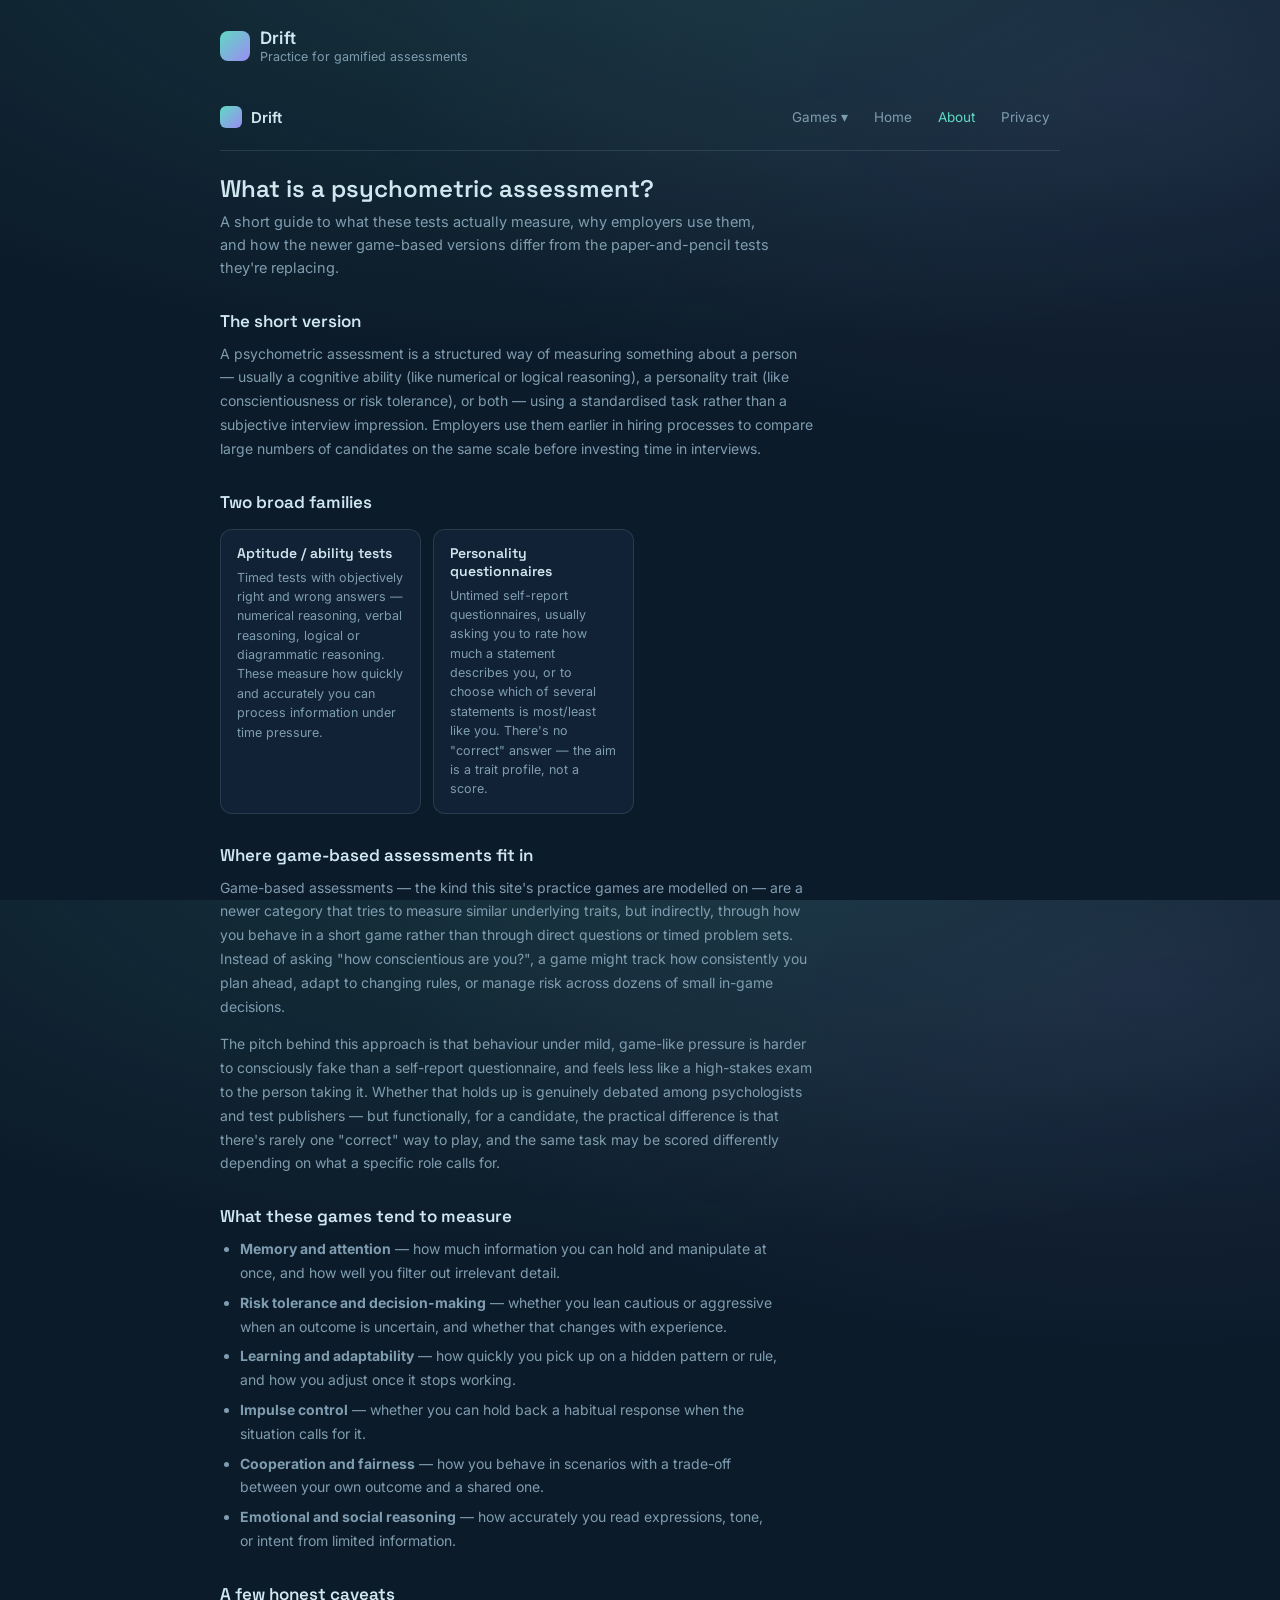
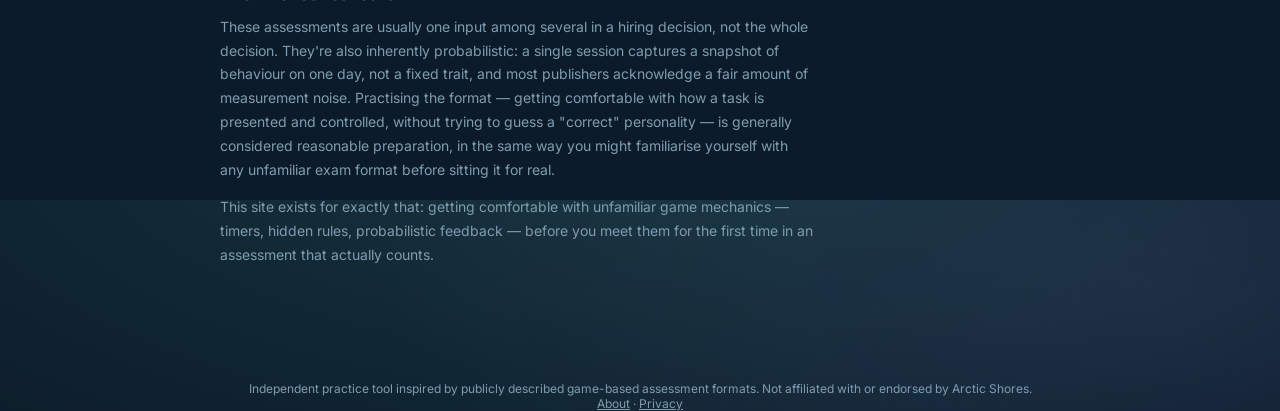
==== about.html @ b3be013d "files uploaded 20.09.2026 00:29" ====
<!DOCTYPE html>
<html lang="en">
<head>
<meta charset="UTF-8">
<meta name="viewport" content="width=device-width, initial-scale=1.0">
<title>What psychometric assessments are — Drift</title>
<meta name="description" content="A plain-language guide to game-based psychometric assessments: what they measure, why employers use them, and how they differ from traditional aptitude tests.">
<link rel="canonical" href="https://YOURUSERNAME.github.io/YOURREPO/about.html">
<link rel="icon" type="image/svg+xml" href="favicon.svg">
<meta name="theme-color" content="#5fd9c4">
<meta property="og:type" content="article">
<meta property="og:title" content="What psychometric assessments are — Drift">
<meta property="og:description" content="A plain-language guide to game-based psychometric assessments: what they measure and why employers use them.">
<meta property="og:url" content="https://YOURUSERNAME.github.io/YOURREPO/about.html">
<meta name="twitter:card" content="summary">
<link rel="preconnect" href="https://fonts.googleapis.com">
<link href="https://fonts.googleapis.com/css2?family=Space+Grotesk:wght@400;500;600;700&family=Inter:wght@400;500;600&family=JetBrains+Mono:wght@400;500&display=swap" rel="stylesheet">
<!-- AdSense: once your site is approved, uncomment this line and put your
     publisher ID in the data-ad-client attribute (find it in AdSense >
     Account > Settings). Leave it commented out until then. -->
<!-- <script async src="https://pagead2.googlesyndication.com/pagead/js/adsbygoogle.js?client=ca-pub-XXXXXXXXXXXXXXXX" crossorigin="anonymous"></script> -->
<link rel="stylesheet" href="styles.css">
</head>
<body>
<div class="app">

  <div class="topbar">
    <div class="brand">
      <div class="mark"></div>
      <div>
        <div class="brand-name">Drift</div>
        <div class="brand-sub">Practice for gamified assessments</div>
      </div>
    </div>
  </div>

  <nav class="site-nav">
    <a class="nav-brand" href="index.html"><span class="mark"></span> Drift</a>
    <div class="nav-links">
      <div class="nav-dropdown">
        <button class="nav-dropbtn" id="gamesDropBtn" type="button">Games ▾</button>
        <div class="nav-dropmenu" id="gamesDropMenu">
          <a href="index.html#sequence">Sequence</a>
          <a href="index.html#direction">Direction</a>
          <a href="index.html#team">Team</a>
          <a href="index.html#ticket">Ticket</a>
          <a href="index.html#balloon">Preparation</a>
          <a href="index.html#expression">Expression</a>
          <a href="index.html#lock">Security</a>
          <a href="index.html#patterns">Patterns</a>
          <a href="index.html#energy">Energy</a>
          <a href="index.html#analysis">Analysis</a>
          <a href="index.html#weather">Weather</a>
        </div>
      </div>
      <a class="nav-link" href="index.html">Home</a>
      <a class="nav-link current" href="about.html">About</a>
      <a class="nav-link" href="privacy.html">Privacy</a>
    </div>
  </nav>

  <div class="content-page">
    <h1>What is a psychometric assessment?</h1>
    <p class="lede">A short guide to what these tests actually measure, why employers use them, and how the newer game-based versions differ from the paper-and-pencil tests they're replacing.</p>

    <h2>The short version</h2>
    <p>A psychometric assessment is a structured way of measuring something about a person — usually a cognitive ability (like numerical or logical reasoning), a personality trait (like conscientiousness or risk tolerance), or both — using a standardised task rather than a subjective interview impression. Employers use them earlier in hiring processes to compare large numbers of candidates on the same scale before investing time in interviews.</p>

    <h2>Two broad families</h2>
    <div class="trait-grid">
      <div class="trait-card">
        <h3>Aptitude / ability tests</h3>
        <p>Timed tests with objectively right and wrong answers — numerical reasoning, verbal reasoning, logical or diagrammatic reasoning. These measure how quickly and accurately you can process information under time pressure.</p>
      </div>
      <div class="trait-card">
        <h3>Personality questionnaires</h3>
        <p>Untimed self-report questionnaires, usually asking you to rate how much a statement describes you, or to choose which of several statements is most/least like you. There's no "correct" answer — the aim is a trait profile, not a score.</p>
      </div>
    </div>

    <h2>Where game-based assessments fit in</h2>
    <p>Game-based assessments — the kind this site's practice games are modelled on — are a newer category that tries to measure similar underlying traits, but indirectly, through how you behave in a short game rather than through direct questions or timed problem sets. Instead of asking "how conscientious are you?", a game might track how consistently you plan ahead, adapt to changing rules, or manage risk across dozens of small in-game decisions.</p>
    <p>The pitch behind this approach is that behaviour under mild, game-like pressure is harder to consciously fake than a self-report questionnaire, and feels less like a high-stakes exam to the person taking it. Whether that holds up is genuinely debated among psychologists and test publishers — but functionally, for a candidate, the practical difference is that there's rarely one "correct" way to play, and the same task may be scored differently depending on what a specific role calls for.</p>

    <h2>What these games tend to measure</h2>
    <ul>
      <li><strong>Memory and attention</strong> — how much information you can hold and manipulate at once, and how well you filter out irrelevant detail.</li>
      <li><strong>Risk tolerance and decision-making</strong> — whether you lean cautious or aggressive when an outcome is uncertain, and whether that changes with experience.</li>
      <li><strong>Learning and adaptability</strong> — how quickly you pick up on a hidden pattern or rule, and how you adjust once it stops working.</li>
      <li><strong>Impulse control</strong> — whether you can hold back a habitual response when the situation calls for it.</li>
      <li><strong>Cooperation and fairness</strong> — how you behave in scenarios with a trade-off between your own outcome and a shared one.</li>
      <li><strong>Emotional and social reasoning</strong> — how accurately you read expressions, tone, or intent from limited information.</li>
    </ul>

    <h2>A few honest caveats</h2>
    <p>These assessments are usually one input among several in a hiring decision, not the whole decision. They're also inherently probabilistic: a single session captures a snapshot of behaviour on one day, not a fixed trait, and most publishers acknowledge a fair amount of measurement noise. Practising the format — getting comfortable with how a task is presented and controlled, without trying to guess a "correct" personality — is generally considered reasonable preparation, in the same way you might familiarise yourself with any unfamiliar exam format before sitting it for real.</p>
    <p>This site exists for exactly that: getting comfortable with unfamiliar game mechanics — timers, hidden rules, probabilistic feedback — before you meet them for the first time in an assessment that actually counts.</p>
  </div>

</div>

<footer>
  Independent practice tool inspired by publicly described game-based assessment formats. Not affiliated with or endorsed by Arctic Shores.
  <br><a href="about.html">About</a> · <a href="privacy.html">Privacy</a>
</footer>

<div class="adsbygoogle ad-banner ads ad-placement" id="adblockBait" style="width:1px;height:1px;position:absolute;left:-9999px;top:-9999px;"></div>
<script src="nav.js"></script>
</body>
</html>
---- styles.css ----
:root{--bg:#0c1b2a;--panel:#122236;--panel-raised:#16293f;--ice:#cfe8ef;--ice-dim:#7f9db0;--aurora-teal:#5fd9c4;--aurora-violet:#9b8cf2;--aurora-amber:#f2b25a;--danger:#f26a6a;--line:rgba(207,232,239,0.12)}*{box-sizing:border-box}body,html{height:100%}body{margin:0;background:radial-gradient(ellipse 80% 50% at 50% -10%,rgba(95,217,196,.14),transparent),radial-gradient(ellipse 60% 40% at 90% 10%,rgba(155,140,242,.1),transparent),var(--bg);color:var(--ice);font-family:Inter,sans-serif;min-height:100%;-webkit-font-smoothing:antialiased}.display,h1,h2,h3{font-family:'Space Grotesk',sans-serif}.mono{font-family:'JetBrains Mono',monospace}a{color:inherit}.app{max-width:880px;margin:0 auto;padding:28px 20px 60px}.topbar{display:flex;align-items:center;justify-content:space-between;margin-bottom:28px}.brand{display:flex;align-items:center;gap:10px}.brand .mark{width:30px;height:30px;border-radius:8px;background:linear-gradient(135deg,var(--aurora-teal),var(--aurora-violet));flex-shrink:0}.brand-name{font-weight:600;font-size:17px;letter-spacing:.2px}.brand-sub{color:var(--ice-dim);font-size:12.5px;margin-top:1px}.datapoints{text-align:right;font-size:12.5px;color:var(--ice-dim)}.datapoints .num{color:var(--aurora-teal);font-size:15px}.intro{padding:22px 24px;border-radius:14px;background:var(--panel);border:1px solid var(--line);margin-bottom:26px}.intro h1{margin:0 0 8px;font-size:23px;font-weight:600;line-height:1.25}.intro p{margin:0;color:var(--ice-dim);font-size:14.5px;line-height:1.55;max-width:60ch}.grid{display:grid;grid-template-columns:repeat(auto-fill,minmax(240px,1fr));gap:14px}.card{background:var(--panel);border:1px solid var(--line);border-radius:14px;padding:18px 18px 16px;cursor:pointer;transition:border-color .15s ease,transform .15s ease,background .15s ease;text-align:left;display:flex;flex-direction:column;gap:8px}.card:hover{border-color:rgba(95,217,196,.4);background:var(--panel-raised);transform:translateY(-1px)}.card .tag{font-size:11px;letter-spacing:.02em;color:var(--aurora-teal);font-family:'JetBrains Mono',monospace}.card h3{margin:0;font-size:17px;font-weight:600}.card p{margin:0;font-size:13px;color:var(--ice-dim);line-height:1.5}.card .traits{margin-top:4px;font-size:11.5px;color:var(--ice-dim)}.card .best{margin-top:6px;font-size:12px;color:var(--aurora-amber);font-family:'JetBrains Mono',monospace;min-height:16px}.tips{margin-top:26px;padding:18px 20px;border-radius:14px;border:1px solid var(--line);font-size:13.5px;color:var(--ice-dim);line-height:1.65}.tips h3{color:var(--ice);font-size:14px;margin:0 0 8px;font-weight:600}.tips ul{margin:0;padding-left:18px}.tips li{margin-bottom:4px}.game-view{display:none}.game-view.active{display:block}.home-view.hidden{display:none}.back-btn{display:inline-flex;align-items:center;gap:6px;background:0 0;border:none;color:var(--ice-dim);font-family:Inter,sans-serif;font-size:13.5px;cursor:pointer;padding:6px 0;margin-bottom:14px}.back-btn:hover{color:var(--ice)}.game-header{display:flex;align-items:baseline;justify-content:space-between;margin-bottom:6px;flex-wrap:wrap;gap:8px}.game-header h2{margin:0;font-size:21px;font-weight:600}.game-header .stat{font-family:'JetBrains Mono',monospace;font-size:12.5px;color:var(--ice-dim)}.game-header .stat b{color:var(--aurora-teal);font-weight:500}.game-instructions{color:var(--ice-dim);font-size:13.5px;margin:4px 0 20px;line-height:1.55;max-width:60ch}.stage{background:var(--panel);border:1px solid var(--line);border-radius:16px;padding:28px 24px;min-height:320px;display:flex;flex-direction:column;align-items:center;justify-content:center;gap:22px;position:relative;overflow:hidden}.msg{position:absolute;top:14px;left:50%;transform:translateX(-50%);font-size:12.5px;font-family:'JetBrains Mono',monospace;padding:5px 12px;border-radius:20px;background:rgba(95,217,196,.12);color:var(--aurora-teal);border:1px solid rgba(95,217,196,.3);opacity:0;transition:opacity .2s ease;pointer-events:none}.msg.show{opacity:1}.msg.bad{background:rgba(242,106,106,.12);color:var(--danger);border-color:rgba(242,106,106,.35)}.btn{font-family:Inter,sans-serif;font-weight:600;font-size:14px;background:var(--panel-raised);color:var(--ice);border:1px solid var(--line);border-radius:10px;padding:10px 18px;cursor:pointer;transition:all .12s ease}.btn:hover{border-color:rgba(95,217,196,.5)}.btn:active{transform:scale(.97)}.btn.primary{background:linear-gradient(135deg,var(--aurora-teal),#4bc4b0);color:#06231f;border:none}.btn.primary:hover{filter:brightness(1.08)}.btn.ghost{background:0 0}.btn:disabled{opacity:.4;cursor:not-allowed}.row{display:flex;gap:10px;flex-wrap:wrap;justify-content:center}.progress-bar{width:100%;height:5px;border-radius:3px;background:rgba(255,255,255,.08);overflow:hidden}.progress-bar>div{height:100%;background:var(--aurora-teal);width:0%;transition:width .05s linear}.results{text-align:center}.results .big{font-size:34px;font-weight:600;font-family:'Space Grotesk',sans-serif;color:var(--aurora-teal)}.results p{color:var(--ice-dim);font-size:13.5px;margin:6px 0 18px}.seq-grid{display:grid;grid-template-columns:repeat(4,62px);grid-template-rows:repeat(4,62px);gap:10px}.tile{background:var(--panel-raised);border:1px solid var(--line);border-radius:10px;cursor:pointer;transition:background .12s ease,transform .08s ease}.tile:active{transform:scale(.94)}.tile.lit{background:var(--aurora-teal);box-shadow:0 0 18px rgba(95,217,196,.6)}.tile.lit-decoy{background:var(--aurora-amber);box-shadow:0 0 18px rgba(242,178,90,.6)}.tile.correct{background:var(--aurora-teal)}.tile.wrong{background:var(--danger)}.arrow-board{display:flex;flex-direction:column;gap:8px;align-items:center}.arrow-row{display:flex;gap:8px}.arrow{font-size:22px;width:32px;text-align:center;color:var(--ice-dim);user-select:none}.arrow.xmark{color:var(--ice-dim)}.balloon-wrap{display:flex;flex-direction:column;align-items:center;gap:16px}.balloon{width:90px;height:110px;border-radius:50% 50% 46% 46%;background:radial-gradient(circle at 32% 28%,#ffd9ad,var(--aurora-amber) 65%,#c9843a);transition:width .12s ease,height .12s ease,opacity .15s ease;position:relative}.balloon::after{content:'';position:absolute;bottom:-14px;left:50%;transform:translateX(-50%);width:2px;height:14px;background:var(--ice-dim)}.balloon.pop{opacity:0;transform:scale(1.4)}.cash-row{display:flex;gap:26px;font-family:'JetBrains Mono',monospace;font-size:13px}.cash-row .label{color:var(--ice-dim);font-size:11px;display:block;margin-bottom:2px}.cash-row .value{font-size:18px;color:var(--aurora-teal)}.cash-row .value.bank{color:var(--aurora-violet)}.lock-wrap{position:relative;width:248px;height:248px}.lock-ring{position:absolute;top:50%;left:50%;width:200px;height:200px;transform:translate(-50%,-50%);border-radius:50%;border:3px solid var(--line)}.lock-numbers{position:absolute;inset:0;pointer-events:none}.lock-number{position:absolute;top:50%;left:50%;font-family:'JetBrains Mono',monospace;font-size:13px;color:var(--ice-dim);width:20px;height:20px;margin:-10px 0 0 -10px;display:flex;align-items:center;justify-content:center}.lock-target{position:absolute;width:34px;height:34px;background:rgba(95,217,196,.18);border:1px solid var(--aurora-teal);border-radius:6px;top:50%;left:50%;transform-origin:0 0}.lock-needle{position:absolute;top:50%;left:50%;width:3px;height:96px;background:var(--ice);transform-origin:top center;border-radius:2px}.lock-needle::before{content:'';position:absolute;top:-4px;left:-3px;width:9px;height:9px;border-radius:50%;background:var(--danger)}.lock-center{position:absolute;top:50%;left:50%;width:10px;height:10px;background:var(--ice-dim);border-radius:50%;transform:translate(-50%,-50%)}.energy-wrap{display:flex;flex-direction:column;align-items:center;gap:18px;width:100%;max-width:340px}.energy-meter{width:100%;height:26px;border-radius:13px;background:rgba(255,255,255,.06);overflow:hidden;border:1px solid var(--line)}.energy-meter>div{height:100%;background:linear-gradient(90deg,var(--aurora-violet),var(--aurora-teal));width:50%;transition:width .18s ease}.gen-btn{width:120px;height:120px;border-radius:50%;background:radial-gradient(circle at 35% 30%,#2b4157,var(--panel-raised) 70%);border:2px solid var(--line);color:var(--ice);font-family:'Space Grotesk',sans-serif;font-size:15px;font-weight:600;cursor:pointer;transition:transform .08s ease,border-color .15s ease}.gen-btn:hover{border-color:rgba(95,217,196,.5)}.gen-btn:active{transform:scale(.95)}.team-history{display:flex;gap:6px;flex-wrap:wrap;justify-content:center;max-width:420px;min-height:26px}.team-tick{width:22px;height:22px;border-radius:6px;font-size:11px;display:flex;align-items:center;justify-content:center;font-family:'JetBrains Mono',monospace;border:1px solid var(--line)}.team-tick.high{background:rgba(95,217,196,.18);color:var(--aurora-teal);border-color:rgba(95,217,196,.4)}.team-tick.low{background:rgba(242,106,106,.14);color:var(--danger);border-color:rgba(242,106,106,.35)}.ticket-boxes{display:flex;flex-direction:column;gap:12px;align-items:center}.ticket-box{position:relative;width:140px;height:84px;border:1px solid var(--line);border-radius:12px;background:var(--panel-raised);display:flex;align-items:center;justify-content:center;font-size:30px}.ticket-label{position:absolute;top:6px;left:9px;font-size:10.5px;color:var(--ice-dim);font-family:'JetBrains Mono',monospace;text-transform:none}.ticket-shape{display:flex;align-items:center;gap:8px;font-family:'Space Grotesk',sans-serif;font-weight:600}.ticket-shape .glyph{font-size:30px;line-height:1}.ticket-shape .digit{font-size:22px;color:var(--ice)}.ex-face{font-size:68px;line-height:1}.ex-options{display:grid;grid-template-columns:repeat(2,minmax(110px,1fr));gap:8px;max-width:340px}.ex-options button{font-size:13px}.pat-row{display:flex;gap:10px;align-items:center;flex-wrap:wrap;justify-content:center}.pat-tile{width:52px;height:52px;border:1px solid var(--line);border-radius:8px;display:grid;grid-template-columns:1fr 1fr;grid-template-rows:1fr 1fr;gap:3px;padding:5px;background:var(--panel-raised)}.pat-quad{border-radius:3px;background:rgba(255,255,255,.05)}.pat-quad.filled{background:var(--aurora-teal)}.pat-dots{width:60px;height:52px;display:flex;flex-wrap:wrap;align-content:center;justify-content:center;gap:4px;border:1px solid var(--line);border-radius:8px;padding:6px;background:var(--panel-raised)}.pat-dot{width:8px;height:8px;border-radius:50%;background:rgba(255,255,255,.1)}.pat-dot.filled{background:var(--aurora-violet)}.pat-arrow{color:var(--ice-dim);font-size:12.5px;font-family:'JetBrains Mono',monospace}.pat-options{display:flex;gap:10px;flex-wrap:wrap;justify-content:center}.pat-option{cursor:pointer;border-radius:10px;padding:2px;border:1px solid var(--line);background:0 0;transition:border-color .12s ease,transform .1s ease}.pat-option:hover{border-color:rgba(95,217,196,.5);transform:translateY(-1px)}.pat-option.correct{border-color:var(--aurora-teal)}.pat-option.wrong{border-color:var(--danger)}.an-table{border-collapse:collapse;font-size:13px;width:100%;max-width:420px;margin:0 auto}.an-table td,.an-table th{padding:7px 10px;text-align:right;border-bottom:1px solid var(--line)}.an-table td:first-child,.an-table th:first-child{text-align:left}.an-table th{color:var(--ice-dim);font-weight:500;font-size:11.5px;font-family:'JetBrains Mono',monospace}.an-question{font-size:13.5px;color:var(--ice);text-align:center;max-width:50ch;line-height:1.5}.an-options{display:flex;gap:8px;flex-wrap:wrap;justify-content:center}.weather-symbols{display:flex;gap:22px;align-items:center;justify-content:center}.weather-symbols span{width:76px;height:76px;font-size:40px;display:flex;align-items:center;justify-content:center;background:var(--panel-raised);border:1px solid var(--line);border-radius:16px;color:var(--ice)}#weatherDayBtn.selected,#weatherNightBtn.selected{border-color:var(--aurora-amber);background:rgba(242,178,90,.15);color:var(--ice)}footer{text-align:center;color:var(--ice-dim);font-size:12px;margin-top:40px}@media (max-width:460px){.seq-grid{grid-template-columns:repeat(4,56px);grid-template-rows:repeat(4,56px);gap:8px}}.site-nav{display:flex;align-items:center;gap:18px;flex-wrap:wrap;padding:10px 0 18px;border-bottom:1px solid var(--line);margin-bottom:22px}.nav-brand{display:flex;align-items:center;gap:9px;text-decoration:none;color:var(--ice);font-weight:600;font-size:15px;margin-right:auto}.nav-brand .mark{width:22px;height:22px;border-radius:6px;background:linear-gradient(135deg,var(--aurora-teal),var(--aurora-violet));flex-shrink:0}.nav-links{display:flex;align-items:center;gap:6px;flex-wrap:wrap}.nav-dropbtn,.nav-link{color:var(--ice-dim);text-decoration:none;font-size:13.5px;padding:7px 10px;border-radius:8px;background:0 0;border:none;cursor:pointer;font-family:Inter,sans-serif}.nav-dropbtn:hover,.nav-link:hover{color:var(--ice);background:var(--panel-raised)}.nav-link.current{color:var(--aurora-teal)}.nav-dropdown{position:relative}.nav-dropmenu{display:none;position:absolute;top:calc(100% + 6px);left:0;background:var(--panel-raised);border:1px solid var(--line);border-radius:10px;padding:6px;min-width:170px;z-index:20;box-shadow:0 12px 28px rgba(0,0,0,.35)}.nav-dropmenu.open{display:block}.nav-dropmenu a{display:block;padding:7px 10px;border-radius:7px;text-decoration:none;color:var(--ice-dim);font-size:13px;white-space:nowrap}.nav-dropmenu a:hover{background:rgba(95,217,196,.12);color:var(--ice)}.content-page h1{font-size:24px;font-weight:600;margin:0 0 6px}.content-page .lede{color:var(--ice-dim);font-size:14.5px;margin:0 0 26px;max-width:62ch;line-height:1.6}.content-page h2{font-size:17px;font-weight:600;margin:30px 0 10px}.content-page p{color:var(--ice-dim);font-size:14px;line-height:1.7;max-width:66ch;margin:0 0 14px}.content-page ul{color:var(--ice-dim);font-size:14px;line-height:1.7;max-width:62ch;padding-left:20px;margin:0 0 14px}.content-page li{margin-bottom:6px}.content-page .updated{color:var(--ice-dim);font-size:12px;font-family:'JetBrains Mono',monospace;margin-bottom:26px}.trait-grid{display:grid;grid-template-columns:repeat(auto-fill,minmax(200px,1fr));gap:12px;margin:16px 0 24px}.trait-card{background:var(--panel);border:1px solid var(--line);border-radius:12px;padding:14px 16px}.trait-card h3{margin:0 0 6px;font-size:14px;font-weight:600}.trait-card p{margin:0;font-size:12.5px;color:var(--ice-dim);line-height:1.55}.test-callout{display:flex;align-items:center;justify-content:space-between;gap:16px;flex-wrap:wrap;background:linear-gradient(135deg,rgba(95,217,196,.1),rgba(155,140,242,.08));border:1px solid rgba(95,217,196,.25);border-radius:14px;padding:18px 22px;margin-bottom:22px}.test-callout h2{margin:0 0 4px;font-size:16px;font-weight:600}.test-callout p{margin:0;font-size:13px;color:var(--ice-dim);max-width:46ch}.test-summary-list{display:flex;flex-direction:column;gap:8px;max-width:480px;margin:0 auto;width:100%}.test-summary-row{display:flex;justify-content:space-between;align-items:center;background:var(--panel);border:1px solid var(--line);border-radius:10px;padding:12px 16px;font-size:13.5px}.tsr-name{font-weight:600}.tsr-score{color:var(--aurora-teal);font-family:'JetBrains Mono',monospace;font-size:12.5px}
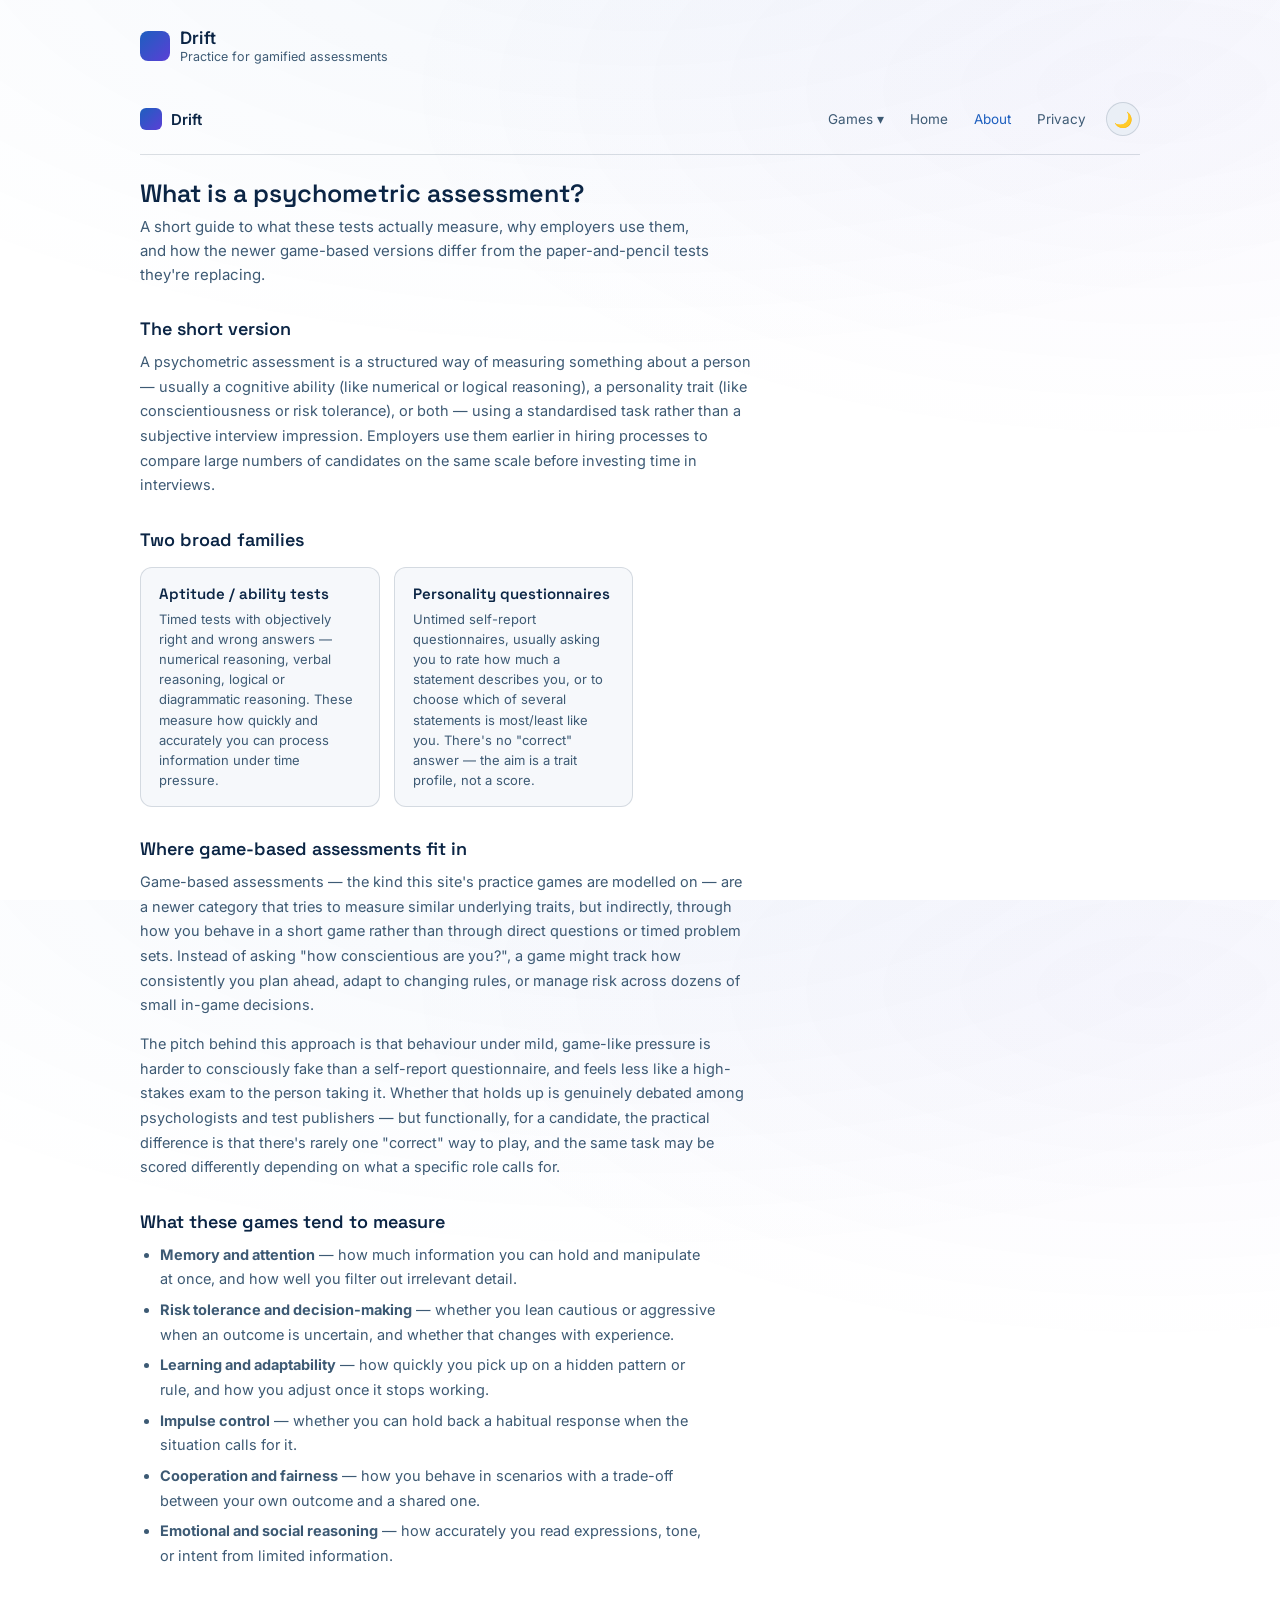
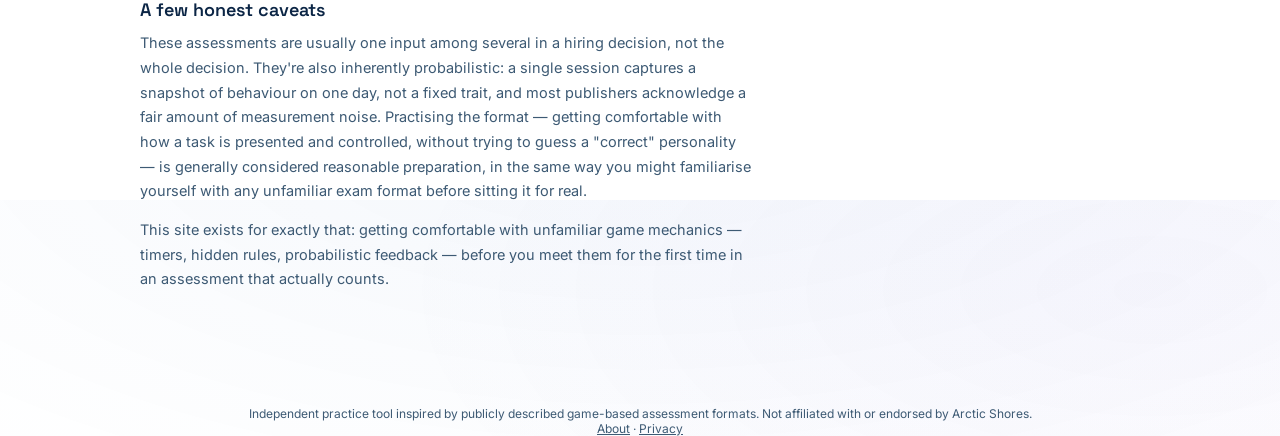
==== commit 62d06c12: "colour scheme change" ====
--- a/about.html
+++ b/about.html
@@ -2,16 +2,17 @@
 <html lang="en">
 <head>
 <meta charset="UTF-8">
+<script>(function(){try{if(localStorage.getItem('driftTheme')==='dark')document.documentElement.setAttribute('data-theme','dark');}catch(e){}})();</script>
 <meta name="viewport" content="width=device-width, initial-scale=1.0">
 <title>What psychometric assessments are — Drift</title>
 <meta name="description" content="A plain-language guide to game-based psychometric assessments: what they measure, why employers use them, and how they differ from traditional aptitude tests.">
-<link rel="canonical" href="https://YOURUSERNAME.github.io/YOURREPO/about.html">
+<link rel="canonical" href="https://dh4ny4.github.io/drift-practice/about.html">
 <link rel="icon" type="image/svg+xml" href="favicon.svg">
-<meta name="theme-color" content="#5fd9c4">
+<meta name="theme-color" content="#1d5fbf">
 <meta property="og:type" content="article">
 <meta property="og:title" content="What psychometric assessments are — Drift">
 <meta property="og:description" content="A plain-language guide to game-based psychometric assessments: what they measure and why employers use them.">
-<meta property="og:url" content="https://YOURUSERNAME.github.io/YOURREPO/about.html">
+<meta property="og:url" content="https://dh4ny4.github.io/drift-practice/about.html">
 <meta name="twitter:card" content="summary">
 <link rel="preconnect" href="https://fonts.googleapis.com">
 <link href="https://fonts.googleapis.com/css2?family=Space+Grotesk:wght@400;500;600;700&family=Inter:wght@400;500;600&family=JetBrains+Mono:wght@400;500&display=swap" rel="stylesheet">
@@ -56,6 +57,7 @@
       <a class="nav-link" href="index.html">Home</a>
       <a class="nav-link current" href="about.html">About</a>
       <a class="nav-link" href="privacy.html">Privacy</a>
+      <button class="theme-toggle" id="themeToggle" type="button" aria-label="Switch to dark mode">🌙</button>
     </div>
   </nav>
 
--- a/styles.css
+++ b/styles.css
@@ -1 +1 @@
-:root{--bg:#0c1b2a;--panel:#122236;--panel-raised:#16293f;--ice:#cfe8ef;--ice-dim:#7f9db0;--aurora-teal:#5fd9c4;--aurora-violet:#9b8cf2;--aurora-amber:#f2b25a;--danger:#f26a6a;--line:rgba(207,232,239,0.12)}*{box-sizing:border-box}body,html{height:100%}body{margin:0;background:radial-gradient(ellipse 80% 50% at 50% -10%,rgba(95,217,196,.14),transparent),radial-gradient(ellipse 60% 40% at 90% 10%,rgba(155,140,242,.1),transparent),var(--bg);color:var(--ice);font-family:Inter,sans-serif;min-height:100%;-webkit-font-smoothing:antialiased}.display,h1,h2,h3{font-family:'Space Grotesk',sans-serif}.mono{font-family:'JetBrains Mono',monospace}a{color:inherit}.app{max-width:880px;margin:0 auto;padding:28px 20px 60px}.topbar{display:flex;align-items:center;justify-content:space-between;margin-bottom:28px}.brand{display:flex;align-items:center;gap:10px}.brand .mark{width:30px;height:30px;border-radius:8px;background:linear-gradient(135deg,var(--aurora-teal),var(--aurora-violet));flex-shrink:0}.brand-name{font-weight:600;font-size:17px;letter-spacing:.2px}.brand-sub{color:var(--ice-dim);font-size:12.5px;margin-top:1px}.datapoints{text-align:right;font-size:12.5px;color:var(--ice-dim)}.datapoints .num{color:var(--aurora-teal);font-size:15px}.intro{padding:22px 24px;border-radius:14px;background:var(--panel);border:1px solid var(--line);margin-bottom:26px}.intro h1{margin:0 0 8px;font-size:23px;font-weight:600;line-height:1.25}.intro p{margin:0;color:var(--ice-dim);font-size:14.5px;line-height:1.55;max-width:60ch}.grid{display:grid;grid-template-columns:repeat(auto-fill,minmax(240px,1fr));gap:14px}.card{background:var(--panel);border:1px solid var(--line);border-radius:14px;padding:18px 18px 16px;cursor:pointer;transition:border-color .15s ease,transform .15s ease,background .15s ease;text-align:left;display:flex;flex-direction:column;gap:8px}.card:hover{border-color:rgba(95,217,196,.4);background:var(--panel-raised);transform:translateY(-1px)}.card .tag{font-size:11px;letter-spacing:.02em;color:var(--aurora-teal);font-family:'JetBrains Mono',monospace}.card h3{margin:0;font-size:17px;font-weight:600}.card p{margin:0;font-size:13px;color:var(--ice-dim);line-height:1.5}.card .traits{margin-top:4px;font-size:11.5px;color:var(--ice-dim)}.card .best{margin-top:6px;font-size:12px;color:var(--aurora-amber);font-family:'JetBrains Mono',monospace;min-height:16px}.tips{margin-top:26px;padding:18px 20px;border-radius:14px;border:1px solid var(--line);font-size:13.5px;color:var(--ice-dim);line-height:1.65}.tips h3{color:var(--ice);font-size:14px;margin:0 0 8px;font-weight:600}.tips ul{margin:0;padding-left:18px}.tips li{margin-bottom:4px}.game-view{display:none}.game-view.active{display:block}.home-view.hidden{display:none}.back-btn{display:inline-flex;align-items:center;gap:6px;background:0 0;border:none;color:var(--ice-dim);font-family:Inter,sans-serif;font-size:13.5px;cursor:pointer;padding:6px 0;margin-bottom:14px}.back-btn:hover{color:var(--ice)}.game-header{display:flex;align-items:baseline;justify-content:space-between;margin-bottom:6px;flex-wrap:wrap;gap:8px}.game-header h2{margin:0;font-size:21px;font-weight:600}.game-header .stat{font-family:'JetBrains Mono',monospace;font-size:12.5px;color:var(--ice-dim)}.game-header .stat b{color:var(--aurora-teal);font-weight:500}.game-instructions{color:var(--ice-dim);font-size:13.5px;margin:4px 0 20px;line-height:1.55;max-width:60ch}.stage{background:var(--panel);border:1px solid var(--line);border-radius:16px;padding:28px 24px;min-height:320px;display:flex;flex-direction:column;align-items:center;justify-content:center;gap:22px;position:relative;overflow:hidden}.msg{position:absolute;top:14px;left:50%;transform:translateX(-50%);font-size:12.5px;font-family:'JetBrains Mono',monospace;padding:5px 12px;border-radius:20px;background:rgba(95,217,196,.12);color:var(--aurora-teal);border:1px solid rgba(95,217,196,.3);opacity:0;transition:opacity .2s ease;pointer-events:none}.msg.show{opacity:1}.msg.bad{background:rgba(242,106,106,.12);color:var(--danger);border-color:rgba(242,106,106,.35)}.btn{font-family:Inter,sans-serif;font-weight:600;font-size:14px;background:var(--panel-raised);color:var(--ice);border:1px solid var(--line);border-radius:10px;padding:10px 18px;cursor:pointer;transition:all .12s ease}.btn:hover{border-color:rgba(95,217,196,.5)}.btn:active{transform:scale(.97)}.btn.primary{background:linear-gradient(135deg,var(--aurora-teal),#4bc4b0);color:#06231f;border:none}.btn.primary:hover{filter:brightness(1.08)}.btn.ghost{background:0 0}.btn:disabled{opacity:.4;cursor:not-allowed}.row{display:flex;gap:10px;flex-wrap:wrap;justify-content:center}.progress-bar{width:100%;height:5px;border-radius:3px;background:rgba(255,255,255,.08);overflow:hidden}.progress-bar>div{height:100%;background:var(--aurora-teal);width:0%;transition:width .05s linear}.results{text-align:center}.results .big{font-size:34px;font-weight:600;font-family:'Space Grotesk',sans-serif;color:var(--aurora-teal)}.results p{color:var(--ice-dim);font-size:13.5px;margin:6px 0 18px}.seq-grid{display:grid;grid-template-columns:repeat(4,62px);grid-template-rows:repeat(4,62px);gap:10px}.tile{background:var(--panel-raised);border:1px solid var(--line);border-radius:10px;cursor:pointer;transition:background .12s ease,transform .08s ease}.tile:active{transform:scale(.94)}.tile.lit{background:var(--aurora-teal);box-shadow:0 0 18px rgba(95,217,196,.6)}.tile.lit-decoy{background:var(--aurora-amber);box-shadow:0 0 18px rgba(242,178,90,.6)}.tile.correct{background:var(--aurora-teal)}.tile.wrong{background:var(--danger)}.arrow-board{display:flex;flex-direction:column;gap:8px;align-items:center}.arrow-row{display:flex;gap:8px}.arrow{font-size:22px;width:32px;text-align:center;color:var(--ice-dim);user-select:none}.arrow.xmark{color:var(--ice-dim)}.balloon-wrap{display:flex;flex-direction:column;align-items:center;gap:16px}.balloon{width:90px;height:110px;border-radius:50% 50% 46% 46%;background:radial-gradient(circle at 32% 28%,#ffd9ad,var(--aurora-amber) 65%,#c9843a);transition:width .12s ease,height .12s ease,opacity .15s ease;position:relative}.balloon::after{content:'';position:absolute;bottom:-14px;left:50%;transform:translateX(-50%);width:2px;height:14px;background:var(--ice-dim)}.balloon.pop{opacity:0;transform:scale(1.4)}.cash-row{display:flex;gap:26px;font-family:'JetBrains Mono',monospace;font-size:13px}.cash-row .label{color:var(--ice-dim);font-size:11px;display:block;margin-bottom:2px}.cash-row .value{font-size:18px;color:var(--aurora-teal)}.cash-row .value.bank{color:var(--aurora-violet)}.lock-wrap{position:relative;width:248px;height:248px}.lock-ring{position:absolute;top:50%;left:50%;width:200px;height:200px;transform:translate(-50%,-50%);border-radius:50%;border:3px solid var(--line)}.lock-numbers{position:absolute;inset:0;pointer-events:none}.lock-number{position:absolute;top:50%;left:50%;font-family:'JetBrains Mono',monospace;font-size:13px;color:var(--ice-dim);width:20px;height:20px;margin:-10px 0 0 -10px;display:flex;align-items:center;justify-content:center}.lock-target{position:absolute;width:34px;height:34px;background:rgba(95,217,196,.18);border:1px solid var(--aurora-teal);border-radius:6px;top:50%;left:50%;transform-origin:0 0}.lock-needle{position:absolute;top:50%;left:50%;width:3px;height:96px;background:var(--ice);transform-origin:top center;border-radius:2px}.lock-needle::before{content:'';position:absolute;top:-4px;left:-3px;width:9px;height:9px;border-radius:50%;background:var(--danger)}.lock-center{position:absolute;top:50%;left:50%;width:10px;height:10px;background:var(--ice-dim);border-radius:50%;transform:translate(-50%,-50%)}.energy-wrap{display:flex;flex-direction:column;align-items:center;gap:18px;width:100%;max-width:340px}.energy-meter{width:100%;height:26px;border-radius:13px;background:rgba(255,255,255,.06);overflow:hidden;border:1px solid var(--line)}.energy-meter>div{height:100%;background:linear-gradient(90deg,var(--aurora-violet),var(--aurora-teal));width:50%;transition:width .18s ease}.gen-btn{width:120px;height:120px;border-radius:50%;background:radial-gradient(circle at 35% 30%,#2b4157,var(--panel-raised) 70%);border:2px solid var(--line);color:var(--ice);font-family:'Space Grotesk',sans-serif;font-size:15px;font-weight:600;cursor:pointer;transition:transform .08s ease,border-color .15s ease}.gen-btn:hover{border-color:rgba(95,217,196,.5)}.gen-btn:active{transform:scale(.95)}.team-history{display:flex;gap:6px;flex-wrap:wrap;justify-content:center;max-width:420px;min-height:26px}.team-tick{width:22px;height:22px;border-radius:6px;font-size:11px;display:flex;align-items:center;justify-content:center;font-family:'JetBrains Mono',monospace;border:1px solid var(--line)}.team-tick.high{background:rgba(95,217,196,.18);color:var(--aurora-teal);border-color:rgba(95,217,196,.4)}.team-tick.low{background:rgba(242,106,106,.14);color:var(--danger);border-color:rgba(242,106,106,.35)}.ticket-boxes{display:flex;flex-direction:column;gap:12px;align-items:center}.ticket-box{position:relative;width:140px;height:84px;border:1px solid var(--line);border-radius:12px;background:var(--panel-raised);display:flex;align-items:center;justify-content:center;font-size:30px}.ticket-label{position:absolute;top:6px;left:9px;font-size:10.5px;color:var(--ice-dim);font-family:'JetBrains Mono',monospace;text-transform:none}.ticket-shape{display:flex;align-items:center;gap:8px;font-family:'Space Grotesk',sans-serif;font-weight:600}.ticket-shape .glyph{font-size:30px;line-height:1}.ticket-shape .digit{font-size:22px;color:var(--ice)}.ex-face{font-size:68px;line-height:1}.ex-options{display:grid;grid-template-columns:repeat(2,minmax(110px,1fr));gap:8px;max-width:340px}.ex-options button{font-size:13px}.pat-row{display:flex;gap:10px;align-items:center;flex-wrap:wrap;justify-content:center}.pat-tile{width:52px;height:52px;border:1px solid var(--line);border-radius:8px;display:grid;grid-template-columns:1fr 1fr;grid-template-rows:1fr 1fr;gap:3px;padding:5px;background:var(--panel-raised)}.pat-quad{border-radius:3px;background:rgba(255,255,255,.05)}.pat-quad.filled{background:var(--aurora-teal)}.pat-dots{width:60px;height:52px;display:flex;flex-wrap:wrap;align-content:center;justify-content:center;gap:4px;border:1px solid var(--line);border-radius:8px;padding:6px;background:var(--panel-raised)}.pat-dot{width:8px;height:8px;border-radius:50%;background:rgba(255,255,255,.1)}.pat-dot.filled{background:var(--aurora-violet)}.pat-arrow{color:var(--ice-dim);font-size:12.5px;font-family:'JetBrains Mono',monospace}.pat-options{display:flex;gap:10px;flex-wrap:wrap;justify-content:center}.pat-option{cursor:pointer;border-radius:10px;padding:2px;border:1px solid var(--line);background:0 0;transition:border-color .12s ease,transform .1s ease}.pat-option:hover{border-color:rgba(95,217,196,.5);transform:translateY(-1px)}.pat-option.correct{border-color:var(--aurora-teal)}.pat-option.wrong{border-color:var(--danger)}.an-table{border-collapse:collapse;font-size:13px;width:100%;max-width:420px;margin:0 auto}.an-table td,.an-table th{padding:7px 10px;text-align:right;border-bottom:1px solid var(--line)}.an-table td:first-child,.an-table th:first-child{text-align:left}.an-table th{color:var(--ice-dim);font-weight:500;font-size:11.5px;font-family:'JetBrains Mono',monospace}.an-question{font-size:13.5px;color:var(--ice);text-align:center;max-width:50ch;line-height:1.5}.an-options{display:flex;gap:8px;flex-wrap:wrap;justify-content:center}.weather-symbols{display:flex;gap:22px;align-items:center;justify-content:center}.weather-symbols span{width:76px;height:76px;font-size:40px;display:flex;align-items:center;justify-content:center;background:var(--panel-raised);border:1px solid var(--line);border-radius:16px;color:var(--ice)}#weatherDayBtn.selected,#weatherNightBtn.selected{border-color:var(--aurora-amber);background:rgba(242,178,90,.15);color:var(--ice)}footer{text-align:center;color:var(--ice-dim);font-size:12px;margin-top:40px}@media (max-width:460px){.seq-grid{grid-template-columns:repeat(4,56px);grid-template-rows:repeat(4,56px);gap:8px}}.site-nav{display:flex;align-items:center;gap:18px;flex-wrap:wrap;padding:10px 0 18px;border-bottom:1px solid var(--line);margin-bottom:22px}.nav-brand{display:flex;align-items:center;gap:9px;text-decoration:none;color:var(--ice);font-weight:600;font-size:15px;margin-right:auto}.nav-brand .mark{width:22px;height:22px;border-radius:6px;background:linear-gradient(135deg,var(--aurora-teal),var(--aurora-violet));flex-shrink:0}.nav-links{display:flex;align-items:center;gap:6px;flex-wrap:wrap}.nav-dropbtn,.nav-link{color:var(--ice-dim);text-decoration:none;font-size:13.5px;padding:7px 10px;border-radius:8px;background:0 0;border:none;cursor:pointer;font-family:Inter,sans-serif}.nav-dropbtn:hover,.nav-link:hover{color:var(--ice);background:var(--panel-raised)}.nav-link.current{color:var(--aurora-teal)}.nav-dropdown{position:relative}.nav-dropmenu{display:none;position:absolute;top:calc(100% + 6px);left:0;background:var(--panel-raised);border:1px solid var(--line);border-radius:10px;padding:6px;min-width:170px;z-index:20;box-shadow:0 12px 28px rgba(0,0,0,.35)}.nav-dropmenu.open{display:block}.nav-dropmenu a{display:block;padding:7px 10px;border-radius:7px;text-decoration:none;color:var(--ice-dim);font-size:13px;white-space:nowrap}.nav-dropmenu a:hover{background:rgba(95,217,196,.12);color:var(--ice)}.content-page h1{font-size:24px;font-weight:600;margin:0 0 6px}.content-page .lede{color:var(--ice-dim);font-size:14.5px;margin:0 0 26px;max-width:62ch;line-height:1.6}.content-page h2{font-size:17px;font-weight:600;margin:30px 0 10px}.content-page p{color:var(--ice-dim);font-size:14px;line-height:1.7;max-width:66ch;margin:0 0 14px}.content-page ul{color:var(--ice-dim);font-size:14px;line-height:1.7;max-width:62ch;padding-left:20px;margin:0 0 14px}.content-page li{margin-bottom:6px}.content-page .updated{color:var(--ice-dim);font-size:12px;font-family:'JetBrains Mono',monospace;margin-bottom:26px}.trait-grid{display:grid;grid-template-columns:repeat(auto-fill,minmax(200px,1fr));gap:12px;margin:16px 0 24px}.trait-card{background:var(--panel);border:1px solid var(--line);border-radius:12px;padding:14px 16px}.trait-card h3{margin:0 0 6px;font-size:14px;font-weight:600}.trait-card p{margin:0;font-size:12.5px;color:var(--ice-dim);line-height:1.55}.test-callout{display:flex;align-items:center;justify-content:space-between;gap:16px;flex-wrap:wrap;background:linear-gradient(135deg,rgba(95,217,196,.1),rgba(155,140,242,.08));border:1px solid rgba(95,217,196,.25);border-radius:14px;padding:18px 22px;margin-bottom:22px}.test-callout h2{margin:0 0 4px;font-size:16px;font-weight:600}.test-callout p{margin:0;font-size:13px;color:var(--ice-dim);max-width:46ch}.test-summary-list{display:flex;flex-direction:column;gap:8px;max-width:480px;margin:0 auto;width:100%}.test-summary-row{display:flex;justify-content:space-between;align-items:center;background:var(--panel);border:1px solid var(--line);border-radius:10px;padding:12px 16px;font-size:13.5px}.tsr-name{font-weight:600}.tsr-score{color:var(--aurora-teal);font-family:'JetBrains Mono',monospace;font-size:12.5px}+:root{--bg:#ffffff;--panel:#f6f8fb;--panel-raised:#eaeff6;--ice:#0b2545;--ice-dim:#3d5a74;--aurora-teal:#1d5fbf;--aurora-violet:#5b3fd6;--aurora-amber:#b45900;--danger:#c0392b;--line:rgba(11,37,69,0.14);--grad-a:rgba(29,95,191,0.05);--grad-b:rgba(91,63,214,0.04)}:root[data-theme=dark]{--bg:#0c1523;--panel:#121f30;--panel-raised:#182a3f;--ice:#e7eef5;--ice-dim:#93a8bd;--aurora-teal:#5591e0;--aurora-violet:#a89af5;--aurora-amber:#f2b25a;--danger:#f2726a;--line:rgba(231,238,245,0.13);--grad-a:rgba(85,145,224,0.14);--grad-b:rgba(168,154,245,0.10)}*{box-sizing:border-box}body,html{height:100%}body{margin:0;background:radial-gradient(ellipse 80% 50% at 50% -10%,var(--grad-a),transparent),radial-gradient(ellipse 60% 40% at 90% 10%,var(--grad-b),transparent),var(--bg);color:var(--ice);font-family:Inter,sans-serif;min-height:100%;-webkit-font-smoothing:antialiased;transition:background-color .15s ease,color .15s ease}.display,h1,h2,h3{font-family:'Space Grotesk',sans-serif}.mono{font-family:'JetBrains Mono',monospace}a{color:inherit}.app{max-width:1040px;margin:0 auto;padding:28px 20px 60px}.topbar{display:flex;align-items:center;justify-content:space-between;margin-bottom:28px}.brand{display:flex;align-items:center;gap:10px}.brand .mark{width:30px;height:30px;border-radius:8px;background:linear-gradient(135deg,var(--aurora-teal),var(--aurora-violet));flex-shrink:0}.brand-name{font-weight:600;font-size:17px;letter-spacing:.2px}.brand-sub{color:var(--ice-dim);font-size:12.5px;margin-top:1px}.datapoints{text-align:right;font-size:12.5px;color:var(--ice-dim)}.datapoints .num{color:var(--aurora-teal);font-size:15px}.intro{padding:26px 28px;border-radius:14px;background:var(--panel);border:1px solid var(--line);margin-bottom:26px}.intro h1{margin:0 0 8px;font-size:25px;font-weight:600;line-height:1.25}.intro p{margin:0;color:var(--ice-dim);font-size:15px;line-height:1.55;max-width:62ch}.grid{display:grid;grid-template-columns:repeat(auto-fill,minmax(260px,1fr));gap:16px}.card{background:var(--panel);border:1px solid var(--line);border-radius:14px;padding:20px 20px 18px;cursor:pointer;transition:border-color .15s ease,transform .15s ease,background .15s ease;text-align:left;display:flex;flex-direction:column;gap:8px}.card:hover{border-color:rgba(29,95,191,.45);background:var(--panel-raised);transform:translateY(-1px)}.card .tag{font-size:11px;letter-spacing:.02em;color:var(--aurora-teal);font-family:'JetBrains Mono',monospace}.card h3{margin:0;font-size:18px;font-weight:600}.card p{margin:0;font-size:13.5px;color:var(--ice-dim);line-height:1.5}.card .traits{margin-top:4px;font-size:11.5px;color:var(--ice-dim)}.card .best{margin-top:6px;font-size:12px;color:var(--aurora-amber);font-family:'JetBrains Mono',monospace;min-height:16px}.tips{margin-top:26px;padding:20px 22px;border-radius:14px;border:1px solid var(--line);background:var(--panel);font-size:13.5px;color:var(--ice-dim);line-height:1.65}.tips h3{color:var(--ice);font-size:14px;margin:0 0 8px;font-weight:600}.tips ul{margin:0;padding-left:18px}.tips li{margin-bottom:4px}.game-view{display:none}.game-view.active{display:block}.home-view.hidden{display:none}.back-btn{display:inline-flex;align-items:center;gap:6px;background:0 0;border:none;color:var(--ice-dim);font-family:Inter,sans-serif;font-size:13.5px;cursor:pointer;padding:6px 0;margin-bottom:14px}.back-btn:hover{color:var(--ice)}.game-header{display:flex;align-items:baseline;justify-content:space-between;margin-bottom:6px;flex-wrap:wrap;gap:8px}.game-header h2{margin:0;font-size:23px;font-weight:600}.game-header .stat{font-family:'JetBrains Mono',monospace;font-size:13px;color:var(--ice-dim)}.game-header .stat b{color:var(--aurora-teal);font-weight:500}.game-instructions{color:var(--ice-dim);font-size:14.5px;margin:4px 0 20px;line-height:1.55;max-width:64ch}.stage{background:var(--panel);border:1px solid var(--line);border-radius:16px;padding:34px 30px;min-height:380px;display:flex;flex-direction:column;align-items:center;justify-content:center;gap:24px;position:relative;overflow:hidden;width:100%}.msg{position:absolute;top:14px;left:50%;transform:translateX(-50%);font-size:12.5px;font-family:'JetBrains Mono',monospace;padding:5px 12px;border-radius:20px;background:rgba(29,95,191,.1);color:var(--aurora-teal);border:1px solid rgba(29,95,191,.3);opacity:0;transition:opacity .2s ease;pointer-events:none;text-align:center;max-width:90%}.msg.show{opacity:1}.msg.bad{background:rgba(192,57,43,.1);color:var(--danger);border-color:rgba(192,57,43,.32)}.btn{font-family:Inter,sans-serif;font-weight:600;font-size:15px;background:var(--panel-raised);color:var(--ice);border:1px solid var(--line);border-radius:10px;padding:12px 22px;cursor:pointer;transition:all .12s ease}.btn:hover{border-color:rgba(29,95,191,.5)}.btn:active{transform:scale(.97)}.btn.primary{background:linear-gradient(135deg,var(--aurora-teal),#164a94);color:#fff;border:none}.btn.primary:hover{filter:brightness(1.08)}.btn.ghost{background:0 0}.btn:disabled{opacity:.4;cursor:not-allowed}.row{display:flex;gap:10px;flex-wrap:wrap;justify-content:center}.progress-bar{width:100%;height:6px;border-radius:3px;background:rgba(11,37,69,.08);overflow:hidden}.progress-bar>div{height:100%;background:var(--aurora-teal);width:0%;transition:width .05s linear}.results{text-align:center}.results .big{font-size:36px;font-weight:600;font-family:'Space Grotesk',sans-serif;color:var(--aurora-teal)}.results p{color:var(--ice-dim);font-size:14px;margin:6px 0 18px}.seq-grid{display:grid;grid-template-columns:repeat(4,76px);grid-template-rows:repeat(4,76px);gap:12px}.tile{background:var(--panel-raised);border:1px solid var(--line);border-radius:10px;cursor:pointer;transition:background .12s ease,transform .08s ease}.tile:active{transform:scale(.94)}.tile.lit{background:var(--aurora-teal);box-shadow:0 0 18px rgba(29,95,191,.5)}.tile.lit-decoy{background:var(--aurora-amber);box-shadow:0 0 18px rgba(180,89,0,.5)}.tile.correct{background:var(--aurora-teal)}.tile.wrong{background:var(--danger)}.arrow-board{display:flex;flex-direction:column;gap:10px;align-items:center}.arrow-row{display:flex;gap:10px}.arrow{font-size:27px;width:38px;text-align:center;color:var(--ice-dim);user-select:none}.arrow.xmark{color:var(--ice-dim)}.balloon-wrap{display:flex;flex-direction:column;align-items:center;gap:18px}.balloon{width:104px;height:127px;border-radius:50% 50% 46% 46%;background:radial-gradient(circle at 32% 28%,#ffd9ad,#f2b25a 65%,#c9843a);transition:width .12s ease,height .12s ease,opacity .15s ease;position:relative}.balloon::after{content:'';position:absolute;bottom:-16px;left:50%;transform:translateX(-50%);width:2px;height:16px;background:var(--ice-dim)}.balloon.pop{opacity:0;transform:scale(1.4)}.cash-row{display:flex;gap:30px;font-family:'JetBrains Mono',monospace;font-size:13.5px}.cash-row .label{color:var(--ice-dim);font-size:11.5px;display:block;margin-bottom:2px}.cash-row .value{font-size:19px;color:var(--aurora-teal)}.cash-row .value.bank{color:var(--aurora-violet)}.lock-wrap{position:relative;width:273px;height:273px}.lock-ring{position:absolute;top:50%;left:50%;width:220px;height:220px;transform:translate(-50%,-50%);border-radius:50%;border:3px solid var(--line)}.lock-numbers{position:absolute;inset:0;pointer-events:none}.lock-number{position:absolute;top:50%;left:50%;font-family:'JetBrains Mono',monospace;font-size:14px;color:var(--ice-dim);width:22px;height:22px;margin:-11px 0 0 -11px;display:flex;align-items:center;justify-content:center}.lock-target{position:absolute;width:37px;height:37px;background:rgba(29,95,191,.14);border:1px solid var(--aurora-teal);border-radius:6px;top:50%;left:50%;transform-origin:0 0}.lock-needle{position:absolute;top:50%;left:50%;width:3px;height:106px;background:var(--ice);transform-origin:top center;border-radius:2px}.lock-needle::before{content:'';position:absolute;top:-4px;left:-3px;width:9px;height:9px;border-radius:50%;background:var(--danger)}.lock-center{position:absolute;top:50%;left:50%;width:11px;height:11px;background:var(--ice-dim);border-radius:50%;transform:translate(-50%,-50%)}.energy-wrap{display:flex;flex-direction:column;align-items:center;gap:20px;width:100%;max-width:400px}.energy-meter{width:100%;height:30px;border-radius:15px;background:rgba(11,37,69,.07);overflow:hidden;border:1px solid var(--line)}.energy-meter>div{height:100%;background:linear-gradient(90deg,var(--aurora-violet),var(--aurora-teal));width:50%;transition:width .18s ease}.gen-btn{width:144px;height:144px;border-radius:50%;background:radial-gradient(circle at 35% 30%,#dbe6f2,var(--panel-raised) 70%);border:2px solid var(--line);color:var(--ice);font-family:'Space Grotesk',sans-serif;font-size:17px;font-weight:600;cursor:pointer;transition:transform .08s ease,border-color .15s ease}.gen-btn:hover{border-color:rgba(29,95,191,.5)}.gen-btn:active{transform:scale(.95)}.team-history{display:flex;gap:7px;flex-wrap:wrap;justify-content:center;max-width:480px;min-height:28px}.team-tick{width:26px;height:26px;border-radius:6px;font-size:12px;display:flex;align-items:center;justify-content:center;font-family:'JetBrains Mono',monospace;border:1px solid var(--line)}.team-tick.high{background:rgba(29,95,191,.12);color:var(--aurora-teal);border-color:rgba(29,95,191,.35)}.team-tick.low{background:rgba(192,57,43,.1);color:var(--danger);border-color:rgba(192,57,43,.3)}.ticket-boxes{display:flex;flex-direction:column;gap:14px;align-items:center}.ticket-box{position:relative;width:168px;height:101px;border:1px solid var(--line);border-radius:12px;background:var(--panel-raised);display:flex;align-items:center;justify-content:center;font-size:34px}.ticket-label{position:absolute;top:7px;left:10px;font-size:11.5px;color:var(--ice-dim);font-family:'JetBrains Mono',monospace;text-transform:none}.ticket-shape{display:flex;align-items:center;gap:9px;font-family:'Space Grotesk',sans-serif;font-weight:600}.ticket-shape .glyph{font-size:34px;line-height:1}.ticket-shape .digit{font-size:25px;color:var(--ice)}.ex-face{font-size:80px;line-height:1}.ex-options{display:grid;grid-template-columns:repeat(2,minmax(126px,1fr));gap:10px;max-width:400px;width:100%}.ex-options button{font-size:14px}.pat-row{display:flex;gap:12px;align-items:center;flex-wrap:wrap;justify-content:center}.pat-tile{width:64px;height:64px;border:1px solid var(--line);border-radius:8px;display:grid;grid-template-columns:1fr 1fr;grid-template-rows:1fr 1fr;gap:4px;padding:6px;background:var(--panel-raised)}.pat-quad{border-radius:3px;background:rgba(11,37,69,.06)}.pat-quad.filled{background:var(--aurora-teal)}.pat-dots{width:74px;height:64px;display:flex;flex-wrap:wrap;align-content:center;justify-content:center;gap:5px;border:1px solid var(--line);border-radius:8px;padding:7px;background:var(--panel-raised)}.pat-dot{width:10px;height:10px;border-radius:50%;background:rgba(11,37,69,.1)}.pat-dot.filled{background:var(--aurora-violet)}.pat-arrow{color:var(--ice-dim);font-size:13.5px;font-family:'JetBrains Mono',monospace}.pat-options{display:flex;gap:12px;flex-wrap:wrap;justify-content:center}.pat-option{cursor:pointer;border-radius:10px;padding:3px;border:1px solid var(--line);background:0 0;transition:border-color .12s ease,transform .1s ease}.pat-option:hover{border-color:rgba(29,95,191,.5);transform:translateY(-1px)}.pat-option.correct{border-color:var(--aurora-teal)}.pat-option.wrong{border-color:var(--danger)}.an-table{border-collapse:collapse;font-size:14px;width:100%;max-width:500px;margin:0 auto}.an-table td,.an-table th{padding:8px 11px;text-align:right;border-bottom:1px solid var(--line)}.an-table td:first-child,.an-table th:first-child{text-align:left}.an-table th{color:var(--ice-dim);font-weight:500;font-size:12px;font-family:'JetBrains Mono',monospace}.an-question{font-size:14.5px;color:var(--ice);text-align:center;max-width:54ch;line-height:1.5}.an-options{display:flex;gap:9px;flex-wrap:wrap;justify-content:center}.weather-symbols{display:flex;gap:26px;align-items:center;justify-content:center}.weather-symbols span{width:92px;height:92px;font-size:48px;display:flex;align-items:center;justify-content:center;background:var(--panel-raised);border:1px solid var(--line);border-radius:18px;color:var(--ice)}#weatherDayBtn.selected,#weatherNightBtn.selected{border-color:var(--aurora-amber);background:rgba(180,89,0,.12);color:var(--ice)}.ad-slot{display:flex;align-items:center;justify-content:center;background:var(--panel);border:1px dashed var(--line);border-radius:12px;color:var(--ice-dim);font-size:12px;font-family:'JetBrains Mono',monospace;min-height:90px;margin-bottom:22px}.ad-slot-top{min-height:70px}.ad-slot-infeed{min-height:100px;margin:22px 0}.ad-slot-bottom{min-height:90px;margin-top:22px;margin-bottom:0}.adblock-notice{display:none;background:rgba(180,89,0,.08);border:1px solid rgba(180,89,0,.25);color:var(--aurora-amber);border-radius:10px;padding:10px 16px;font-size:13px;margin-bottom:18px;text-align:center}.adblock-notice.show{display:block}footer{text-align:center;color:var(--ice-dim);font-size:12px;margin-top:40px}@media (max-width:460px){.stage{padding:24px 16px}.seq-grid{grid-template-columns:repeat(4,64px);grid-template-rows:repeat(4,64px);gap:8px}}.site-nav{display:flex;align-items:center;gap:18px;flex-wrap:wrap;padding:10px 0 18px;border-bottom:1px solid var(--line);margin-bottom:22px}.nav-brand{display:flex;align-items:center;gap:9px;text-decoration:none;color:var(--ice);font-weight:600;font-size:15px;margin-right:auto}.nav-brand .mark{width:22px;height:22px;border-radius:6px;background:linear-gradient(135deg,var(--aurora-teal),var(--aurora-violet));flex-shrink:0}.nav-links{display:flex;align-items:center;gap:6px;flex-wrap:wrap}.nav-dropbtn,.nav-link{color:var(--ice-dim);text-decoration:none;font-size:13.5px;padding:7px 10px;border-radius:8px;background:0 0;border:none;cursor:pointer;font-family:Inter,sans-serif}.nav-dropbtn:hover,.nav-link:hover{color:var(--ice);background:var(--panel-raised)}.nav-link.current{color:var(--aurora-teal)}.nav-dropdown{position:relative}.nav-dropmenu{display:none;position:absolute;top:calc(100% + 6px);left:0;background:var(--panel-raised);border:1px solid var(--line);border-radius:10px;padding:6px;min-width:170px;z-index:20;box-shadow:0 12px 28px rgba(11,37,69,.16)}.nav-dropmenu.open{display:block}.nav-dropmenu a{display:block;padding:7px 10px;border-radius:7px;text-decoration:none;color:var(--ice-dim);font-size:13px;white-space:nowrap}.nav-dropmenu a:hover{background:rgba(29,95,191,.1);color:var(--ice)}.theme-toggle{display:inline-flex;align-items:center;justify-content:center;width:34px;height:34px;border-radius:50%;background:var(--panel-raised);border:1px solid var(--line);color:var(--ice);cursor:pointer;font-size:15px;line-height:1;margin-left:4px;transition:border-color .12s ease,transform .12s ease}.theme-toggle:hover{border-color:rgba(29,95,191,.5)}.theme-toggle:active{transform:scale(.92)}.content-page h1{font-size:25px;font-weight:600;margin:0 0 6px}.content-page .lede{color:var(--ice-dim);font-size:15px;margin:0 0 26px;max-width:64ch;line-height:1.6}.content-page h2{font-size:18px;font-weight:600;margin:30px 0 10px}.content-page p{color:var(--ice-dim);font-size:14.5px;line-height:1.7;max-width:68ch;margin:0 0 14px}.content-page ul{color:var(--ice-dim);font-size:14.5px;line-height:1.7;max-width:64ch;padding-left:20px;margin:0 0 14px}.content-page li{margin-bottom:6px}.content-page .updated{color:var(--ice-dim);font-size:12px;font-family:'JetBrains Mono',monospace;margin-bottom:26px}.trait-grid{display:grid;grid-template-columns:repeat(auto-fill,minmax(220px,1fr));gap:14px;margin:16px 0 24px}.trait-card{background:var(--panel);border:1px solid var(--line);border-radius:12px;padding:16px 18px}.trait-card h3{margin:0 0 6px;font-size:15px;font-weight:600}.trait-card p{margin:0;font-size:13px;color:var(--ice-dim);line-height:1.55}.test-callout{display:flex;align-items:center;justify-content:space-between;gap:16px;flex-wrap:wrap;background:linear-gradient(135deg,rgba(29,95,191,.08),rgba(91,63,214,.06));border:1px solid rgba(29,95,191,.2);border-radius:14px;padding:20px 24px;margin-bottom:22px}.test-callout h2{margin:0 0 4px;font-size:17px;font-weight:600}.test-callout p{margin:0;font-size:13.5px;color:var(--ice-dim);max-width:46ch}.test-summary-list{display:flex;flex-direction:column;gap:9px;max-width:560px;margin:0 auto;width:100%}.test-summary-row{display:flex;justify-content:space-between;align-items:center;background:var(--panel);border:1px solid var(--line);border-radius:10px;padding:13px 18px;font-size:14px}.tsr-name{font-weight:600}.tsr-score{color:var(--aurora-teal);font-family:'JetBrains Mono',monospace;font-size:13px}
